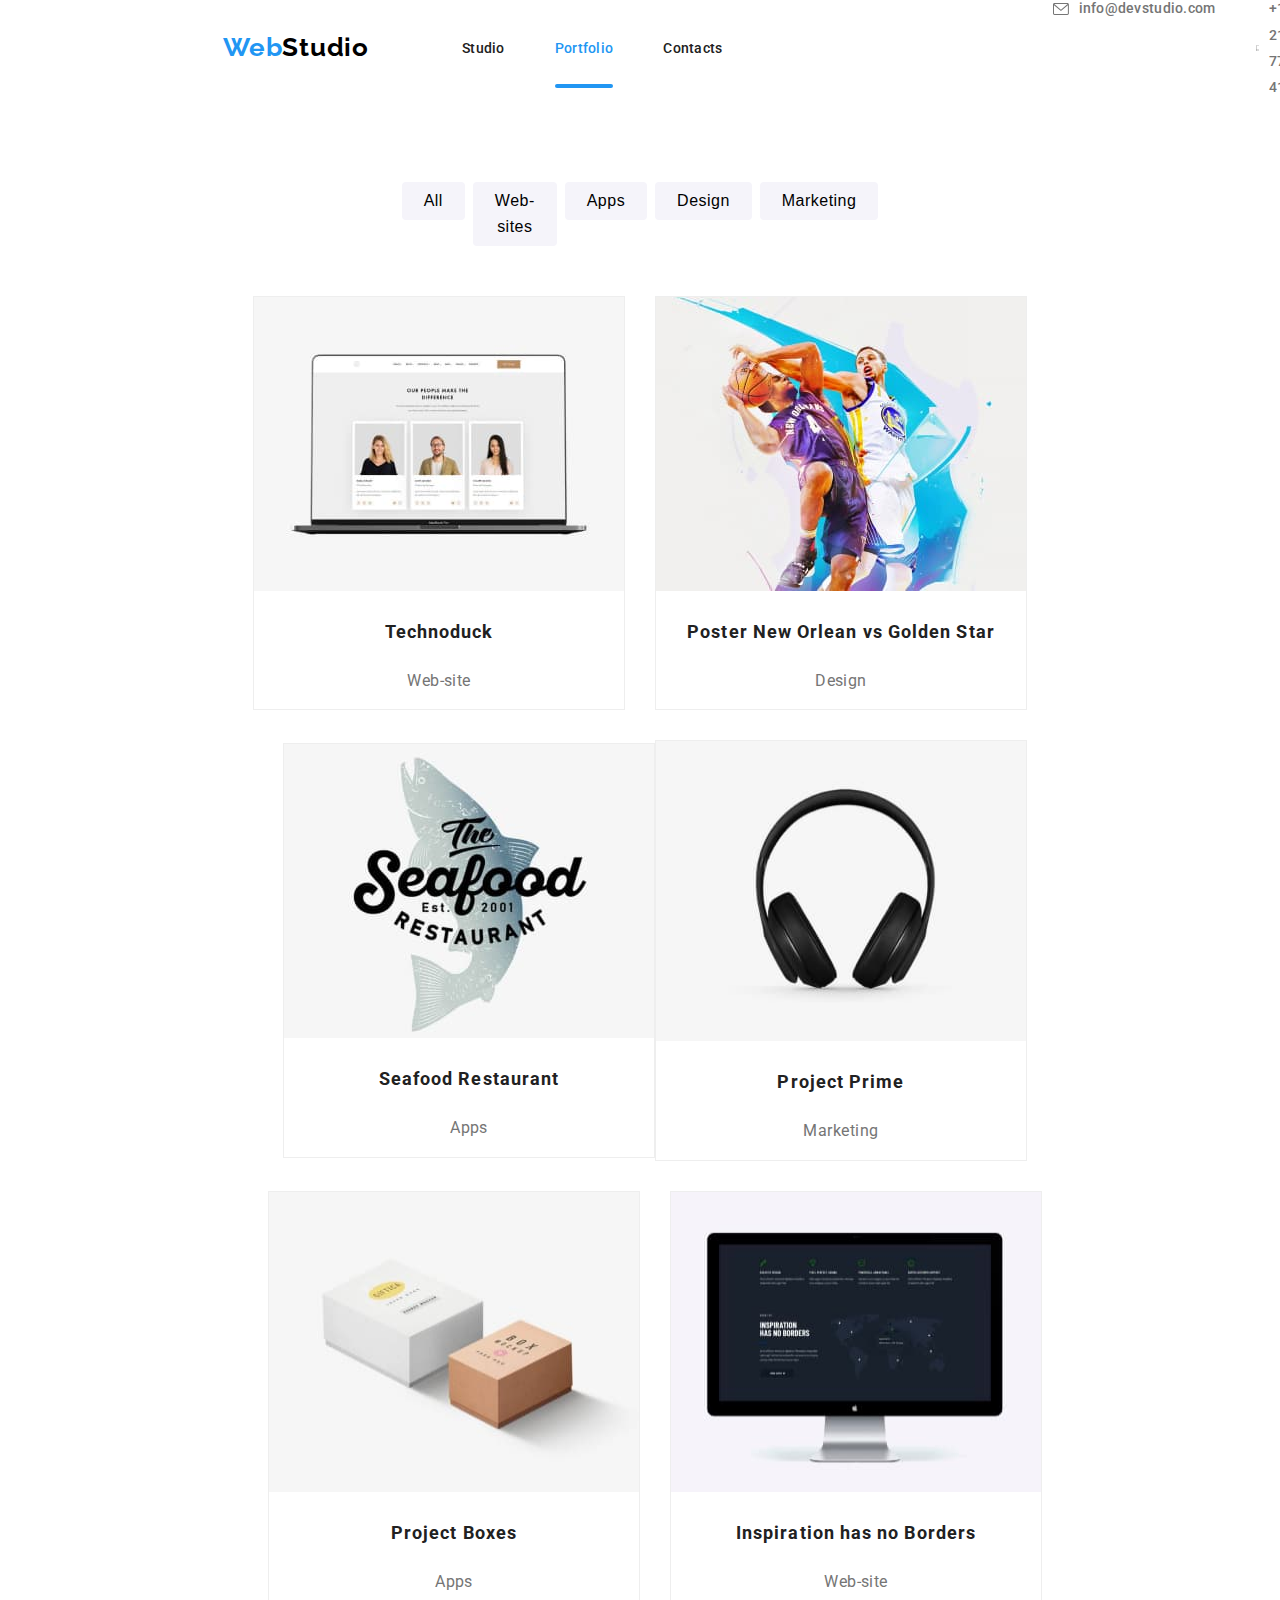
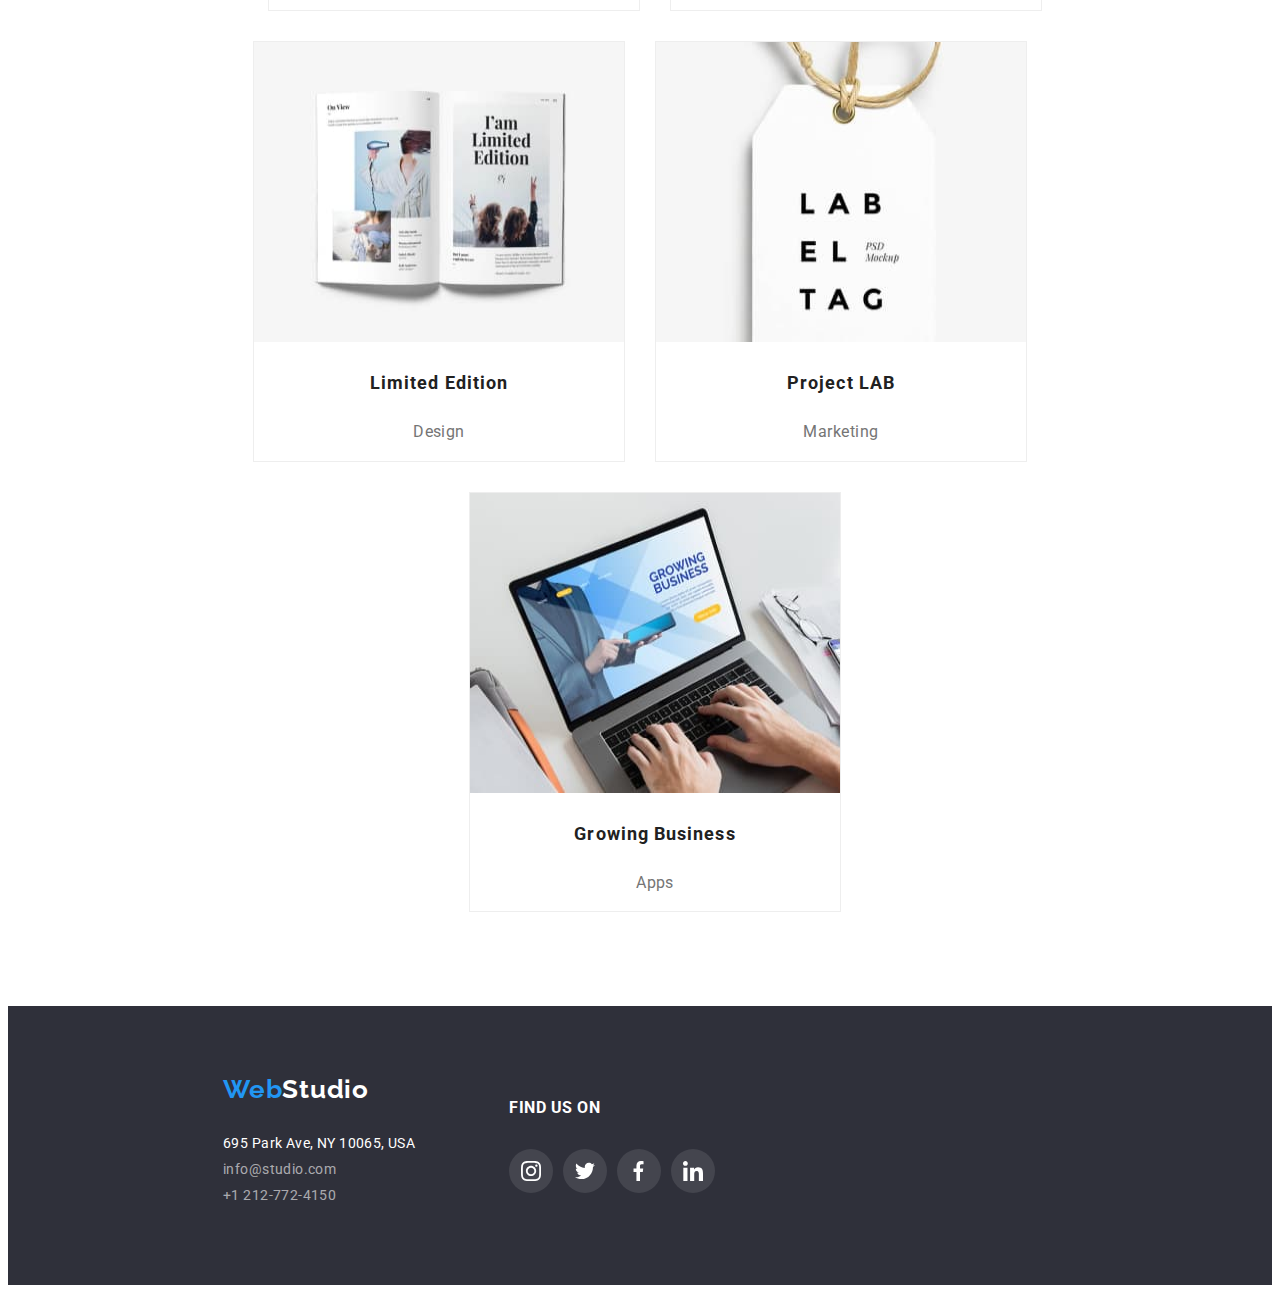
==== portfolio.html @ d84ffd81 "from hw5" ====
<!DOCTYPE html>
<html lang="en">
  <head>
    <meta charset="UTF-8" />
    <meta http-equiv="X-UA-Compatible" content="IE=edge" />
    <meta name="viewport" content="width=device-width, initial-scale=1.0" />
    <link rel="stylesheet" href="style.css" />
    <title>WebStudio Portfolio</title>
  </head>
  <body>
    <!-- Header -->
    <header class="header-studio">
      <div class="container">
        <a href="https://webstudio.is" class="webstudio-logo"
          ><span class="web">Web</span>Studio</a
        >
        <nav class="main-navigation">
          <ul class="nav-links">
            <li>
              <a href="index.html" class="studio-link">Studio</a>
            </li>
            <li>
              <a
                href="portfolio.html"
                class="portofolio-link current-page current-page-text-color"
                >Portfolio</a
              >
            </li>
            <li>
              <a href="contacts" class="contacts-link">Contacts</a>
            </li>
          </ul>
        </nav>
        <ul class="header-adress">
          <li>
            <div class="header-icons">
              <a href="mailto:info@devstudio.com" aria-label="mail-icon"
                ><svg class="mail-icon">
                  <use href="./images/icons.svg.svg#icon-envelope"></use>
                </svg>
                info@devstudio.com
              </a>
            </div>
          </li>
          <li></li>
          <li>
            <div class="header-icons">
              <a href="tel:+12127724150" aria-label="tel-icon"
                ><svg class="tel-icon">
                  <use href="./images/icons.svg.svg#icon-smartphone"></use>
                </svg>
                +1 212-772-4150
              </a>
            </div>
          </li>
        </ul>
      </div>
    </header>
    <!-- Main Section -->
    <main>
      <ul class="portfolio-buttons container">
        <li>
          <button type="button">All</button>
        </li>
        <li>
          <button type="button">Web-sites</button>
        </li>
        <li>
          <button type="button">Apps</button>
        </li>
        <li>
          <button type="button">Design</button>
        </li>
        <li>
          <button type="button">Marketing</button>
        </li>
      </ul>
      <ul class="all-filters container">
        <li class="portfolio-cards">
          <div class="overflow">
            <img
              src="./images/technoduck.jpg"
              alt="laptop showing websites"
              width="370"
            />
            <div class="overlay">
              <p>
                Technoduck is a state-of-the-art coronavirus distribution
                platform. Companies use this platform for<br />
                digital espionage and attacks on competitors' secure servers.
              </p>
            </div>
          </div>
          <h4>Technoduck</h4>
          <p>Web-site</p>
        </li>
        <li class="portfolio-cards">
          <div class="overflow">
            <img
              src="./images/poster.jpg"
              alt="poster with basketball players"
              width="370"
            />
            <div class="overlay">
              <p>
                Technoduck is a state-of-the-art coronavirus distribution
                platform. Companies use this platform for<br />
                digital espionage and attacks on competitors' secure servers.
              </p>
            </div>
          </div>
          <h4>Poster New Orlean vs Golden Star</h4>
          <p>Design</p>
        </li>
        <li class="portfolio-cards">
          <div class="overflow">
            <img
              src="./images/seafood.jpg"
              alt="seafood restaurant logo"
              width="370"
            />
            <div class="overlay">
              <p>
                Technoduck is a state-of-the-art coronavirus distribution
                platform. Companies use this platform for<br />
                digital espionage and attacks on competitors' secure servers.
              </p>
            </div>
          </div>
          <h4>Seafood Restaurant</h4>
          <p>Apps</p>
        </li>
        <li class="portfolio-cards">
          <div class="overflow">
            <img
              src="images/project-prime.jpg"
              alt="photo with headphones"
              width="370"
              height="300"
            />
            <div class="overlay">
              <p>
                Technoduck is a state-of-the-art coronavirus distribution
                platform. Companies use this platform for<br />
                digital espionage and attacks on competitors' secure servers.
              </p>
            </div>
          </div>
          <h4>Project Prime</h4>
          <p>Marketing</p>
        </li>
        <li class="portfolio-cards">
          <div class="overflow">
            <img
              src="./images/project-boxes.jpg"
              alt="photo with 2 boxes"
              width="370"
              height="300"
            />
            <div class="overlay">
              <p>
                Technoduck is a state-of-the-art coronavirus distribution
                platform. Companies use this platform for<br />
                digital espionage and attacks on competitors' secure servers.
              </p>
            </div>
          </div>
          <h4>Project Boxes</h4>
          <p>Apps</p>
        </li>
        <li class="portfolio-cards">
          <div class="overflow">
            <img
              src="./images/inspiration.jpg"
              alt="searching on internet from
          pc"
              width="370"
              height="300"
            />
            <div class="overlay">
              <p>
                Technoduck is a state-of-the-art coronavirus distribution
                platform. Companies use this platform for<br />
                digital espionage and attacks on competitors' secure servers.
              </p>
            </div>
          </div>
          <h4>Inspiration has no Borders</h4>
          <p>Web-site</p>
        </li>
        <li class="portfolio-cards">
          <div class="overflow">
            <img
              src="./images/limited-edition.jpg"
              alt="limited edition book"
              width="370"
              height="300"
            />
            <div class="overlay">
              <p>
                Technoduck is a state-of-the-art coronavirus distribution
                platform. Companies use this platform for<br />
                digital espionage and attacks on competitors' secure servers.
              </p>
            </div>
          </div>
          <h4>Limited Edition</h4>
          <p>Design</p>
        </li>
        <li class="portfolio-cards">
          <div class="overflow">
            <img
              src="./images/project-lab.jpg"
              alt="photo with label tag"
              width="370"
              height="300"
            />
            <div class="overlay">
              <p>
                Technoduck is a state-of-the-art coronavirus distribution
                platform. Companies use this platform for<br />
                digital espionage and attacks on competitors' secure servers.
              </p>
            </div>
          </div>
          <h4>Project LAB</h4>
          <p>Marketing</p>
        </li>
        <li class="portfolio-cards">
          <div class="overflow">
            <img
              src="./images/growing-business.jpg"
              alt="accesing on laptop
          growing bussines app"
              width="370"
              height="300"
            />
            <div class="overlay">
              <p>
                Technoduck is a state-of-the-art coronavirus distribution
                platform. Companies use this platform for<br />
                digital espionage and attacks on competitors' secure servers.
              </p>
            </div>
          </div>
          <h4>Growing Business</h4>
          <p>Apps</p>
        </li>
      </ul>
    </main>
    <!-- Footer -->
    <footer class="footer-section">
      <div class="container footer-container">
        <div class="adress-container">
          <a href="https://webstudio.is" class="webstudio-logo-footer"
            ><span class="web-footer">Web</span>Studio</a
          >
          <address>
            <ul>
              <li>
                <a class="efective-address">695 Park Ave, NY 10065, USA</a>
              </li>
              <li>
                <a href="mailto:info@studio.com">info@studio.com</a>
              </li>
              <li>
                <a href="tel:+1212-772-4150">+1 212-772-4150</a>
              </li>
            </ul>
          </address>
        </div>
        <div class="social-links-footer">
          <h4>FIND US ON</h4>
          <div class="social-links-icons">
            <a
              href="https://www.instagram.com/"
              class="icon"
              aria-label="Instagram"
            >
              <svg>
                <use href="./images/icons.svg.svg#icon-instagram"></use>
              </svg>
            </a>
            <a href="https://twitter.com/" class="icon" aria-label="Twitter">
              <svg><use href="./images/icons.svg.svg#icon-twitter"></use></svg>
            </a>
            <a href="https://facebook.com/" class="icon" aria-label="Facebook"
              ><svg>
                <use href="./images/icons.svg.svg#icon-facebook"></use>
              </svg>
            </a>
            <a href="https://linkedin.com/" class="icon" aria-label="LinkedIn">
              <svg><use href="./images/icons.svg.svg#icon-linkedin"></use></svg>
            </a>
          </div>
        </div>
      </div>
    </footer>
  </body>
</html>
---- style.css ----
@import url("https://fonts.googleapis.com/css2?family=Anuphan:wght@600&family=Montserrat:ital,wght@0,400;1,700&family=Open+Sans:wght@400;600;700&family=Raleway:wght@700&family=Roboto:wght@400;500;700;900&display=swap");
/* General Styles */
body {
  font-family: "Roboto";
  color: #212121;
}
h1,
h2,
h3,
h4,
h5,
h6 {
  font-weight: 700;
  letter-spacing: 0.03em;
}

p {
  font-weight: 400;
  letter-spacing: 0.03em;
  color: #757575;
}
button {
  cursor: pointer;
}
ul {
  list-style-type: none;
}
.section > div {
  padding: 94px 215px 94px 215px;
}
.section li + li {
  margin-left: 30px;
}
.section ul {
  display: flex;
  padding-inline-start: 0;
}
.container {
  max-width: 1600px;
  margin: 0 auto;
}

/* Header Section Styles */

.header-studio .container {
  display: flex;
  background-color: #ffffff;
  align-items: center;
  height: 80px;
}
.header-studio ul {
  display: flex;
}
.webstudio-logo {
  margin-left: 215px;
  font-family: "Raleway";
  font-weight: 700;
  font-size: 26px;
  line-height: 1.84;
  letter-spacing: 0.03em;
  text-decoration: none;
  color: #000;
}
.web {
  color: #2196f3;
}
.nav-links a {
  font-weight: 500;
  font-size: 14px;
  line-height: 1.88;
  letter-spacing: 0.02em;
  text-decoration: none;
  color: #212121;
  transition: color 250ms cubic-bezier(0.4, 0, 0.2, 1);
}
.nav-links {
  padding-inline-start: 0;
  margin-left: 93px;
  margin-block-end: 0;
  margin-block-start: 0;
}
.nav-links li {
  position: relative;
}
.nav-links .current-page::after {
  position: absolute;
  content: "";
  background: #2196f3;
  border-radius: 2px;
  height: 4px;
  width: 100%;
  bottom: 5px;
  left: 0;
}
.nav-links .current-page-text-color {
  color: #2196f3;
}

.header-adress a {
  font-weight: 500;
  font-size: 14px;
  line-height: 1.88;
  letter-spacing: 0.02em;
  text-decoration: none;
  color: #757575;
  transition: color 250ms cubic-bezier(0.4, 0, 0.2, 1);
}
.header-adress .header-icons .mail-icon {
  width: 16px;
  height: 12px;
}
.header-adress .header-icons .tel-icon {
  width: 10px;
  height: 16px;
}
.header-adress .header-icons svg {
  margin-right: 10px;
}
.header-icons a {
  display: flex;
  align-items: center;
}
.nav-links li + li {
  margin-left: 50px;
}
.nav-links li {
  padding-top: 32px;
  padding-bottom: 32px;
}

.header-adress li + li {
  margin-left: 20px;
}
.header-adress {
  padding-inline-start: 0;
  margin-left: 330px;
}

.nav-links a:hover,
.nav-links a:focus,
.header-adress a:hover,
.header-adress a:focus {
  cursor: pointer;
  color: #2196f3;
}
/* Footer Section Styles */
.webstudio-logo-footer {
  font-family: "Raleway";
  font-weight: 700;
  font-size: 26px;
  line-height: 1.84;
  letter-spacing: 0.03em;
  text-decoration: none;
  color: #ffffff;
}
.web-footer {
  color: #2196f3;
}
.footer-section {
  background: #2f303a;
}
.footer-section > div {
  padding-top: 60px;
  padding-left: 215px;
  padding-bottom: 60px;
}
.footer-section ul {
  padding-inline-start: 0;
}
.efective-address {
  font-weight: 400;
  font-size: 14px;
  line-height: 1.88;
  letter-spacing: 0.03em;
  color: #ffffff;
  text-decoration: none;
}
address a {
  font-style: normal;
  font-weight: 400;
  font-size: 14px;
  line-height: 1.88;
  letter-spacing: 0.03em;
  color: #ffffff99;
  text-decoration: none;
  transition: color 250ms cubic-bezier(0.4, 0, 0.2, 1);
}
.footer-container {
  display: flex;
  gap: 94px;
  align-items: center;
}
.social-links-footer {
  display: flex;
  flex-direction: column;
}
.social-links-footer h4 {
  margin-block-start: 0;
  margin-block-end: 0;
  color: #ffffff;
  margin-bottom: 32px;
}
.social-links-footer .social-links-icons {
  display: flex;
  justify-content: flex-start;
  gap: 10px;
}
.social-links-footer .social-links-icons .icon svg {
  height: 20px;
  width: 20px;
  color: #ffffff;
}
.social-links-footer .social-links-icons .icon {
  display: flex;
  justify-content: center;
  align-items: center;
  background: #ffffff1a;
  width: 44px;
  height: 44px;
  border-radius: 100px;
  transition: background-color 250ms cubic-bezier(0.4, 0, 0.2, 1);
}

address a:hover,
address a:focus {
  cursor: pointer;
  color: #2196f3;
}
.social-links-footer .social-links-icons .icon:focus,
.social-links-footer .social-links-icons .icon:hover {
  cursor: pointer;
  background: #2196f3;
}

/* INDEX.HTLM PAGE Styles */
/* Hero Section Styles */

.hero-section {
  display: flex;
  flex-direction: column;
  align-items: center;
  background: url("./images/hero-background-image.jpg") #2f303a66;
  background-size: cover;
  margin-block-end: 0;
}
.hero-section h1 {
  padding-top: 200px;
  padding-left: 452px;
  padding-right: 452px;
  margin-block-end: 0;
  margin-block-start: 0;
  font-weight: 900;
  font-size: 44px;
  line-height: 1.36;
  text-align: center;
  letter-spacing: 0.06em;
  text-transform: uppercase;
  color: #ffffff;
}
.hero-section .button {
  margin: 30px 700px 200px 700px;
  font-weight: 700;
  font-size: 16px;
  line-height: 1.53;
  text-align: center;
  letter-spacing: 0.06em;
  color: #ffffff;
  background: #2196f3;
  width: 200px;
  height: 50px;
  box-shadow: 0px 4px 4px #00000026;
  border-radius: 4px;
}
/* Ability Section Styles */
.ability-section div {
  padding-bottom: 0;
}
.ability-section h3 {
  font-size: 14px;
  line-height: 1.88;
  text-transform: uppercase;
  margin-block-end: 0;
  margin-block-start: 0;
}
.ability-section p {
  font-size: 14px;
  line-height: 1.58;
  margin-block-end: 0;
  margin-block-start: 0;
}
.ability-section svg {
  width: 70px;
  height: 70px;
}
.ability-section .div-icon {
  display: flex;
  justify-content: center;
  align-items: center;
  width: 270px;
  height: 120px;
  background: #f5f4fa;
  border-radius: 4px;
  margin-bottom: 30px;
}

/* "What we do" Section Styles */
.what-we-do-section h2 {
  font-size: 36px;
  line-height: 1.86;
  margin-left: 486px;
}
.what-we-do-section .what-we-do-img {
  position: relative;
}
.what-we-do-section p {
  font-family: "Roboto";
  font-style: normal;
  font-weight: 700;
  line-height: 16px;
  font-size: 14px;
  line-height: 16px;
  text-transform: uppercase;
  background: rgba(47, 48, 58, 0.8);
  color: #ffffff;
  position: absolute;
  bottom: 3px;
  overflow: hidden;
  width: 370px;
  height: 70px;
  display: flex;
  justify-content: center;
  align-items: center;
  margin-block-end: 0;
  margin-block-start: 0;
}
/* Our team Section Styles */
.our-team-section {
  background-color: #f5f4fa;
}
.our-team-section h2 {
  font-size: 36px;
  line-height: 1.86;
  margin-left: 503px;
}
.our-team-section h4 {
  font-weight: 500;
  font-size: 16px;
  line-height: 1.84;
  text-align: center;
  margin-block-start: 0;
  margin-block-end: 0;
  padding-top: 20px;
}
.our-team-section p {
  font-size: 16px;
  line-height: 1.84;
  text-align: center;
  margin-block-start: 0;
  margin-block-end: 0;
}
.our-team-section li {
  background-color: #ffffff;
  border-radius: 0px 0px 4px 4px;
  box-shadow: 0px 1px 3px #0000001f, 0px 1px 1px #00000024,
    0px 2px 1px #00000033;
}
.card-social-link {
  display: flex;
  justify-content: center;
  gap: 10px;
  padding-top: 16px;
  padding-bottom: 30px;
}
.card-social-link svg {
  width: 20px;
  height: 20px;
}

.card-social-link a {
  color: #afb1b8;
  display: flex;
  justify-content: center;
  align-items: center;
  width: 44px;
  height: 44px;
  border-radius: 100px;
  transition: background-color 250ms cubic-bezier(0.4, 0, 0.2, 1);
}

.card-social-link a:hover,
.card-social-link a:focus {
  cursor: pointer;
  color: #ffffff;
  background: #2196f3;
}

/* Regular Curstomers Section Styles */

.regular-customers-section {
  padding-top: 94px;
  padding-bottom: 94px;
}

.regular-customers-section h2 {
  font-size: 36px;
  line-height: 1.16;
  text-align: center;
}
.regular-customers-section .container ul li {
  display: flex;
  justify-content: center;
  align-items: center;
  width: 170px;
  height: 92px;
  border: 1px solid #afb1b8;
  border-radius: 4px;
  transition: color 250ms cubic-bezier(0.4, 0, 0.2, 1);
}
.regular-customers-section .container ul {
  display: flex;
  justify-content: center;
  gap: 30px;
  margin-top: 50px;
  color: #afb1b8;
}
.regular-customers-section svg {
  width: 106px;
  height: 60px;
}
.regular-customers-section .container ul li:hover,
.regular-customers-section .container ul li:focus {
  cursor: pointer;
  color: #2196f3;
  border: 1px solid #2196f3;
}
/* PORTFOLIO PAGE Styles*/

/* Main Section Styles */

.portfolio-buttons button {
  font-weight: 500;
  font-size: 16px;
  line-height: 1.62;
  letter-spacing: 0.03em;
  border: 0;
  background: #f5f4fa;
  padding: 6px 22px 6px 22px;
  border-radius: 4px;
}
.portfolio-buttons {
  display: flex;
  justify-content: center;
  margin-left: 542px;
  margin-right: 542px;
  margin-top: 94px;
  margin-bottom: 20px;
  padding-inline-start: 0px;
}
.portfolio-buttons button {
  transition: background-color 250ms cubic-bezier(0.4, 0, 0.2, 1);
}

.portfolio-buttons li + li {
  margin-left: 8px;
}
.portfolio-buttons button:hover,
.portfolio-buttons button:focus {
  cursor: pointer;
  background-color: #2196f3;
  color: #ffffff;
  box-shadow: 0px 3px 1px #0000001a, 0px 1px 2px #00000014,
    0px 2px 2px #0000001f;
}
.all-filters h4 {
  text-align: center;
  font-size: 18px;
  line-height: 1.45;
  letter-spacing: 0.06em;
}
.all-filters p {
  text-align: center;
  font-size: 16px;
  line-height: 1.53;
}
.all-filters li {
  margin-left: 30px;
  margin-top: 30px;
}
.all-filters {
  display: flex;
  flex-wrap: wrap;
  align-items: center;
  justify-content: center;
  margin-left: 215px;
  margin-right: 215px;
  margin-bottom: 0;
  margin-top: 0;
  padding-inline-start: 0;
  padding-bottom: 94px;
}
.all-filters .overflow {
  position: relative;
}
.portfolio-cards .overflow {
  overflow: hidden;
}
.portfolio-cards .overlay {
  position: absolute;
  width: 100%;
  height: 100%;
  background: #2196f3e6;
  bottom: 0;
  left: 0;
  transform: translatey(100%);
  transition: transform 250ms cubic-bezier(0.4, 0, 0.2, 1);
}
.portfolio-cards .overlay p {
  font-family: "Roboto";
  font-style: normal;
  color: #ffffff;
  padding: 63px 24px 91px 24px;
  text-align: left;
}

.all-filters li {
  border: 1px solid #eeeeee;
}

.all-filters li:nth-child(3n + 1) {
  margin-left: 0;
}
.all-filters .portfolio-cards:hover .overlay {
  transform: translatey(0);
}
.all-filters li:hover,
.all-filters li:focus {
  cursor: pointer;
  box-shadow: 0px 1px 1px #0000001f, 0px 4px 4px #0000000f,
    1px 4px 6px #00000029;
}

/* Modal Styles*/

.modal {
  position: fixed;
  top: 0;
  bottom: 0;
  left: 0;
  right: 0;
  background: #00000033;
  display: flex;
  justify-content: center;
  align-items: center;
  opacity: 1;
  transition: opacity 250ms cubic-bezier(0.4, 0, 0.2, 1);
  transition: transform 250ms cubic-bezier(0.4, 0, 0.2, 1);
}

.is-hidden {
  transform: scale(1.1);
  pointer-events: auto;
  opacity: 0;
  visibility: hidden;
}

.modal-content {
  width: 528px;
  height: 581px;
  background: #ffffff;
  box-shadow: 0px 1px 3px rgba(0, 0, 0, 0.12), 0px 1px 1px rgba(0, 0, 0, 0.14),
    0px 2px 1px rgba(0, 0, 0, 0.2);
  border-radius: 4px;
  position: relative;
}

.close-btn {
  position: absolute;
  right: 0;
  width: 30px;
  height: 30px;
  background: #ffffff;
  border: 1px solid rgba(0, 0, 0, 0.1);
  border-radius: 40px;
}
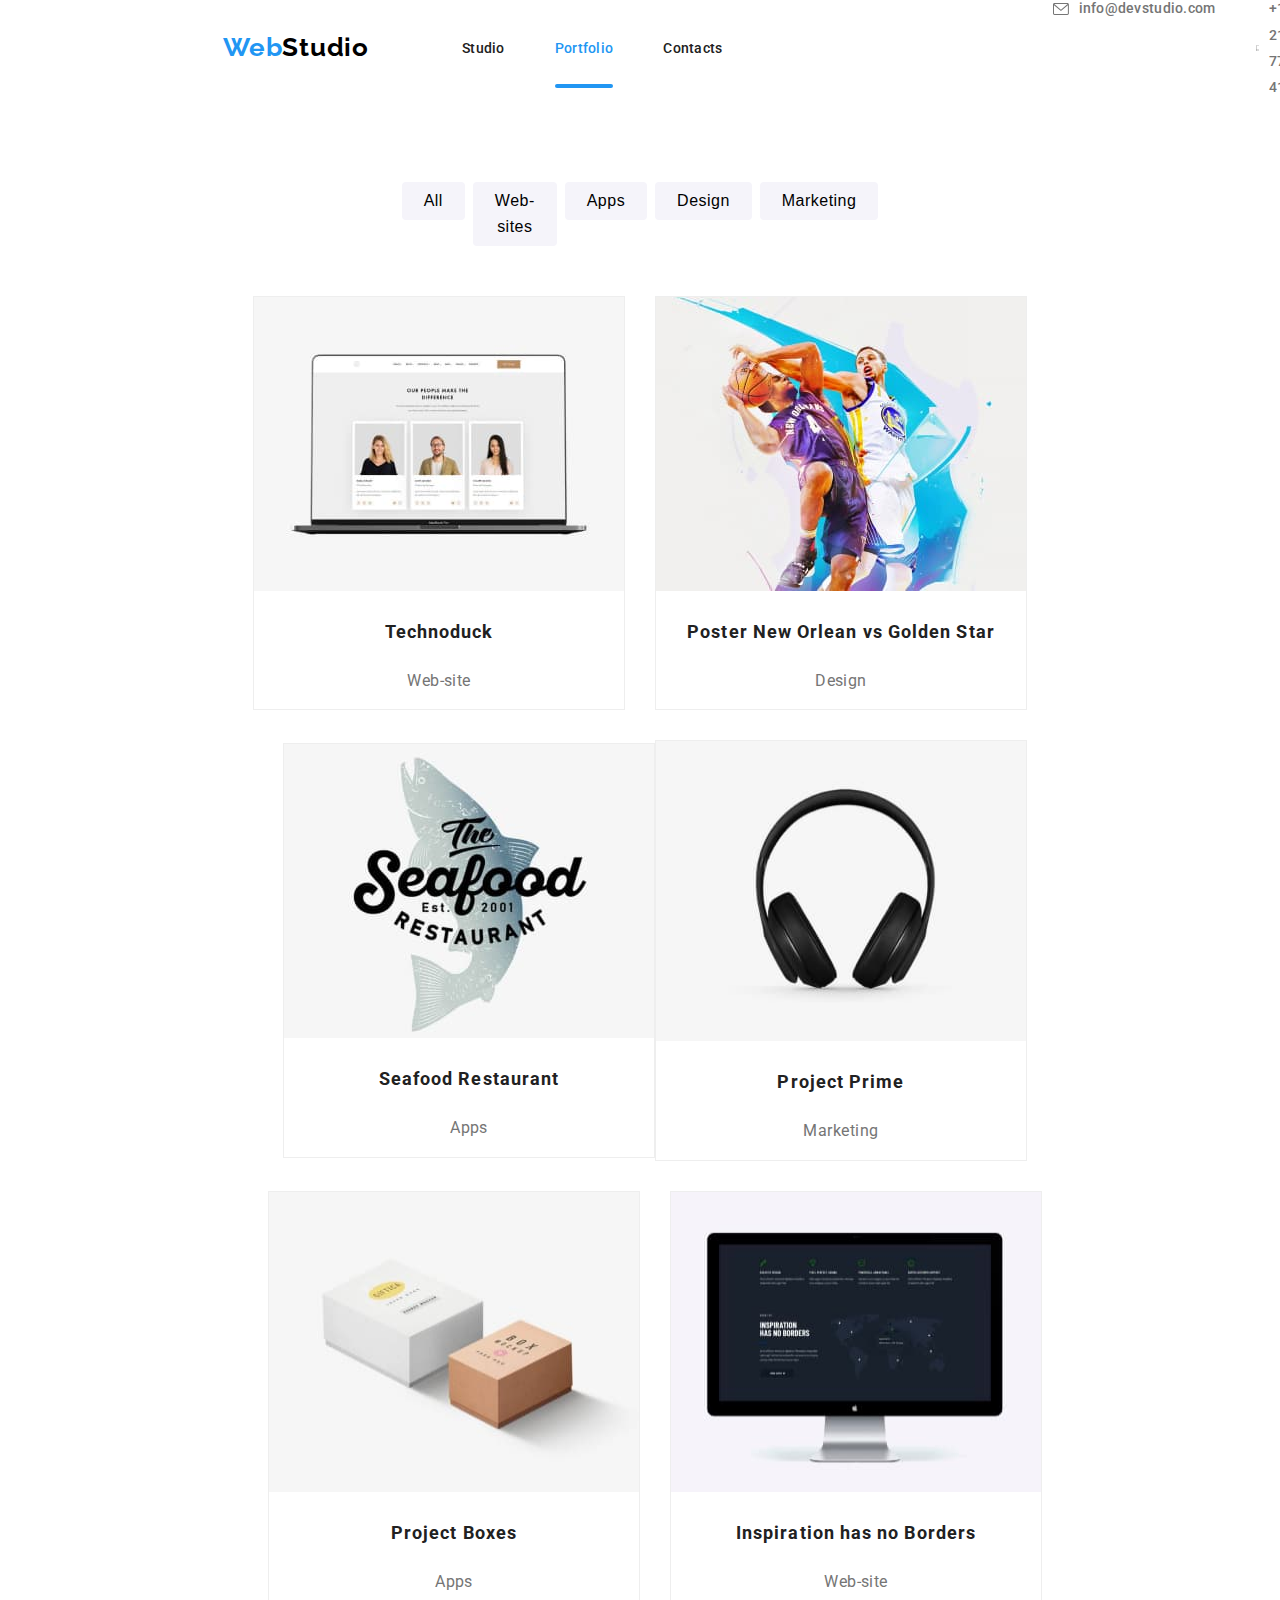
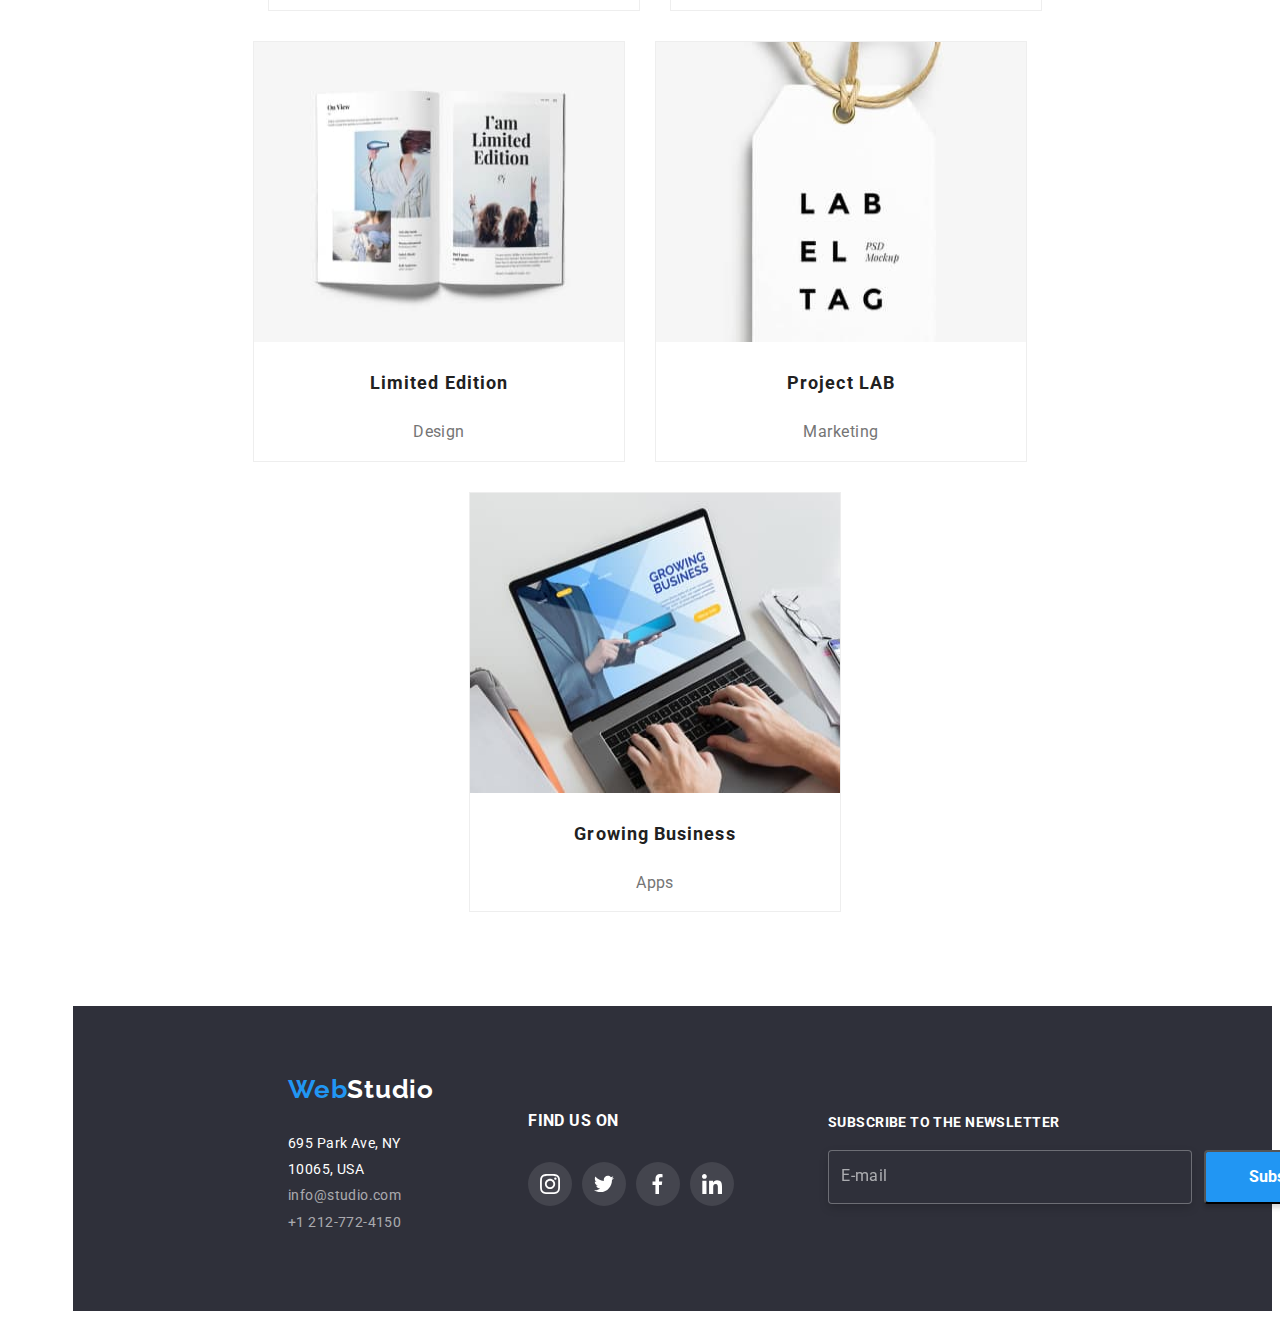
==== commit b984a371: "first modifications" ====
--- a/portfolio.html
+++ b/portfolio.html
@@ -249,7 +249,7 @@
       </ul>
     </main>
     <!-- Footer -->
-    <footer class="footer-section">
+    <footer class="footer-section portfolio-footer">
       <div class="container footer-container">
         <div class="adress-container">
           <a href="https://webstudio.is" class="webstudio-logo-footer"
@@ -294,6 +294,20 @@
             </a>
           </div>
         </div>
+        <div class="footer-subscribe-form">
+          <h4>Subscribe to the newsletter</h4>
+          <div class="input-button">
+            <form class="footer-form" name="subscribe">
+              <input type="email" name="email" placeholder="E-mail" />
+              <button type="submit">
+                Subscribe
+                <svg>
+                  <use href="./images/modalsign.svg.svg#icon-icon-send"></use>
+                </svg>
+              </button>
+            </form>
+          </div>
+        </div>
       </div>
     </footer>
   </body>
--- a/style.css
+++ b/style.css
@@ -144,6 +144,9 @@
   color: #2196f3;
 }
 /* Footer Section Styles */
+.portfolio-footer {
+  margin-left: 65px;
+}
 .webstudio-logo-footer {
   font-family: "Raleway";
   font-weight: 700;
@@ -230,6 +233,69 @@
 .social-links-footer .social-links-icons .icon:hover {
   cursor: pointer;
   background: #2196f3;
+}
+/* footer form styles */
+
+.footer-subscribe-form {
+  display: flex;
+  flex-direction: column;
+}
+
+.footer-form button {
+  display: flex;
+  align-items: center;
+  justify-content: center;
+  margin-left: 12px;
+  gap: 25px;
+  font-family: "Roboto";
+  font-style: normal;
+  font-weight: 700;
+  font-size: 16px;
+  line-height: 30px;
+  color: #ffffff;
+  background: #2196f3;
+  padding: 10px 28px 10px 43px;
+  box-shadow: 0px 4px 4px rgba(0, 0, 0, 0.15);
+  border-radius: 4px;
+}
+.footer-form svg {
+  width: 24px;
+  height: 24px;
+}
+.footer-subscribe-form h4 {
+  padding-bottom: 20px;
+  font-family: "Roboto";
+  font-style: normal;
+  font-weight: 700;
+  font-size: 14px;
+  line-height: 16px;
+  letter-spacing: 0.03em;
+  text-transform: uppercase;
+  color: #ffffff;
+  margin-block-end: 0;
+  margin-block-start: 0;
+}
+.footer-subscribe-form .input-button .footer-form {
+  display: flex;
+  align-items: center;
+}
+.footer-subscribe-form input {
+  background: #2f303a;
+  border: 1px solid rgba(255, 255, 255, 0.3);
+  filter: drop-shadow(0px 4px 4px rgba(0, 0, 0, 0.15));
+  border-radius: 4px;
+  height: 50px;
+  width: 358px;
+}
+.footer-subscribe-form input::placeholder {
+  color: #ffffff99;
+  padding-left: 10px;
+  font-family: "Roboto";
+  font-style: normal;
+  font-weight: 400;
+  font-size: 16px;
+  line-height: 20px;
+  letter-spacing: 0.03em;
 }
 
 /* INDEX.HTLM PAGE Styles */
@@ -582,3 +648,110 @@
   border: 1px solid rgba(0, 0, 0, 0.1);
   border-radius: 40px;
 }
+.modal-form h4 {
+  font-family: "Roboto";
+  font-style: normal;
+  font-weight: 700;
+  font-size: 20px;
+  line-height: 23px;
+  text-align: center;
+  letter-spacing: 0.03em;
+
+  color: #212121;
+}
+.modal-form {
+  display: flex;
+  flex-direction: column;
+  align-items: center;
+}
+.modal-form .form {
+  display: flex;
+  flex-direction: column;
+  align-items: center;
+  gap: 10px;
+}
+
+.form .form-group {
+  position: relative;
+  display: flex;
+  flex-direction: column;
+  gap: 4px;
+  font-family: "Roboto";
+  font-style: normal;
+  font-weight: 400;
+  font-size: 12px;
+  line-height: 14px;
+  letter-spacing: 0.01em;
+  color: #757575;
+}
+.form .form-group input {
+  width: 448px;
+  height: 40px;
+  border: 1px solid rgba(33, 33, 33, 0.2);
+  border-radius: 4px;
+  padding-left: 35px;
+}
+.form-group .input-icon {
+  position: absolute;
+  width: 12px;
+  left: 15px;
+  top: -37px;
+}
+.form .comments-form {
+  display: flex;
+  flex-direction: column;
+  gap: 4px;
+  font-family: "Roboto";
+  font-style: normal;
+  font-weight: 400;
+  font-size: 12px;
+  line-height: 14px;
+  letter-spacing: 0.01em;
+  color: #757575;
+}
+.form .comments-form textarea {
+  width: 448px;
+  height: 120px;
+  border: 1px solid rgba(33, 33, 33, 0.2);
+  border-radius: 4px;
+  padding: 12px 16px;
+}
+
+.form button {
+  font-family: "Roboto";
+  font-style: normal;
+  font-weight: 700;
+  font-size: 16px;
+  line-height: 30px;
+  letter-spacing: 0.06em;
+  color: #ffffff;
+  padding: 10px 80px;
+  background: #2196f3;
+  box-shadow: 0px 4px 4px rgba(0, 0, 0, 0.15);
+  border-radius: 4px;
+}
+.form .checkbox-form {
+  font-family: "Roboto";
+  font-style: normal;
+  font-weight: 400;
+  font-size: 14px;
+  line-height: 24px;
+  letter-spacing: 0.03em;
+  color: #757575;
+}
+.form .checkbox-form .terms {
+  color: #2196f3;
+}
+
+.form-group:focus-within {
+  color: #2196f3;
+}
+.form .form-group input:focus-within {
+  border-color: #2196f3;
+}
+.form .form-group .input-icon:focus-within {
+  background: #2196f3;
+}
+.form .comments-form:focus-within {
+  color: #2196f3;
+}
